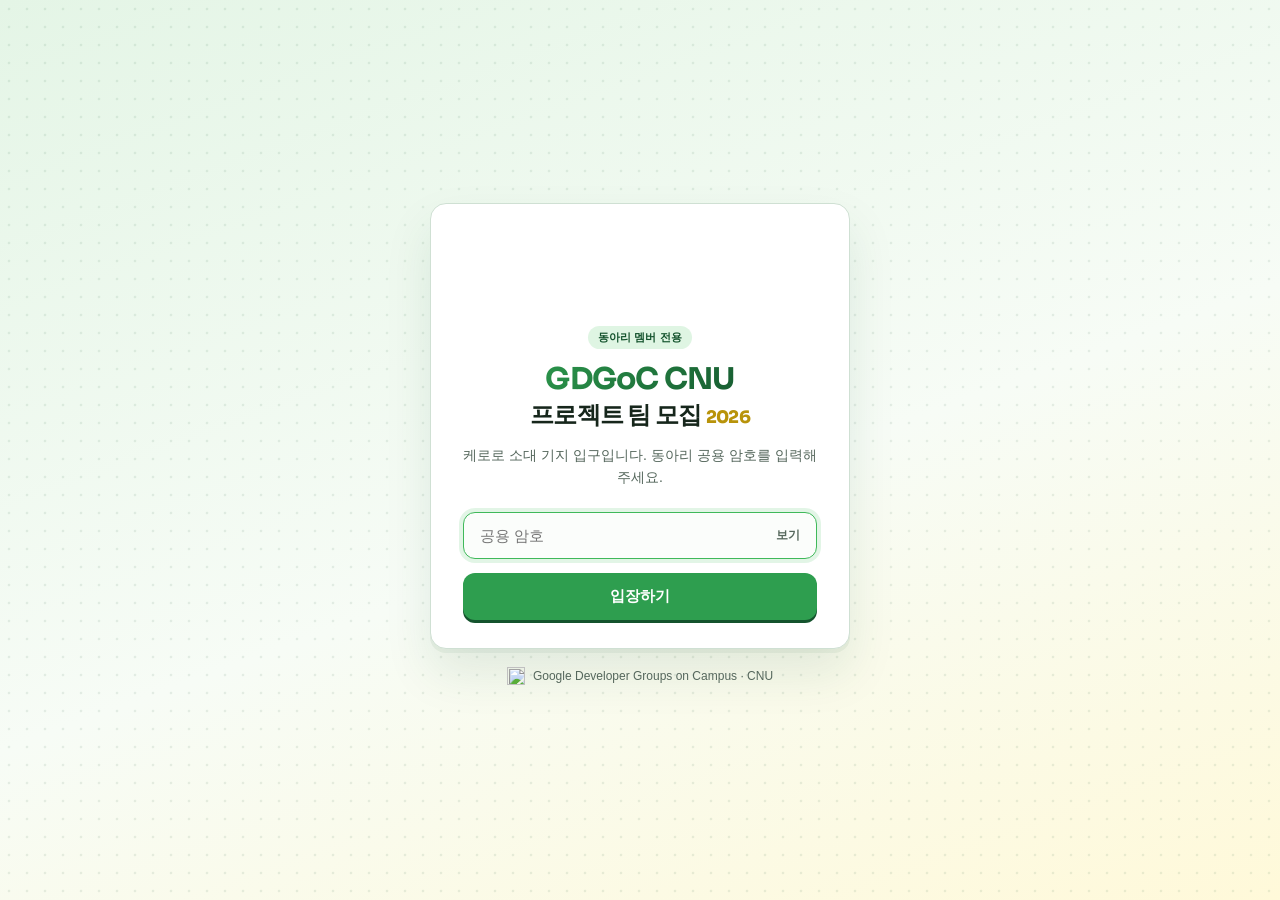
==== index.html @ 5c95e2d8 "Add character hover states and safer application error handling" ====
<!doctype html>
<html lang="ko">
<head>
  <meta charset="utf-8">
  <meta name="viewport" content="width=device-width, initial-scale=1">
  <meta name="robots" content="noindex, nofollow">
  <title>GDGoC CNU 프로젝트 팀 모집</title>
  <link rel="icon" href="/gdgoc-keroro-deploy/assets/gdgoc.svg" type="image/svg+xml">
  <link rel="stylesheet" href="https://cdn.jsdelivr.net/gh/orioncactus/pretendard@v1.3.9/dist/web/static/pretendard.min.css">
  <link rel="stylesheet" href="https://fonts.googleapis.com/css2?family=Sora:wght@700;800&display=swap">
  <style>
    :root {
      --green-900: #14532d;
      --green-700: #1e7a3c;
      --green-600: #2e9e4f;
      --green-500: #3fb95a;
      --green-100: #dff5e3;
      --yellow-dark: #b8930a;
      --red: #e5484d;
      --ink: #16261b;
      --muted: #55675c;
      --line: #cfe0d3;
    }

    * { box-sizing: border-box; }
    .hidden { display: none !important; }

    body {
      display: grid;
      min-height: 100vh;
      margin: 0;
      padding: 24px;
      place-items: center;
      color: var(--ink);
      background-color: #f1f8f2;
      background-image:
        radial-gradient(rgb(20 83 45 / 9%) 1.5px, transparent 1.6px),
        linear-gradient(160deg, #e4f5e6 0%, #f7fcf6 55%, #fff9d9 100%);
      background-size: 18px 18px, 100% 100%;
      font-family: Pretendard, -apple-system, BlinkMacSystemFont, "Segoe UI", sans-serif;
    }

    .spinner {
      width: 36px;
      height: 36px;
      border: 4px solid var(--green-100);
      border-top-color: var(--green-600);
      border-radius: 50%;
      animation: spin 800ms linear infinite;
    }

    @keyframes spin { to { transform: rotate(360deg); } }

    .gate { width: min(420px, 100%); }

    .squad {
      display: flex;
      justify-content: center;
      align-items: flex-end;
      gap: 6px;
      height: 80px;
      margin: 0 0 14px;
    }

    .squad img {
      height: 64px;
      filter: drop-shadow(0 4px 0 rgb(0 0 0 / 8%));
      transition: transform 200ms ease;
    }

    .squad img:nth-child(1) { transform: rotate(-8deg); }
    .squad img:nth-child(2) { height: 76px; }
    .squad img:nth-child(3) { transform: rotate(8deg); }
    .gate:focus-within .squad img:nth-child(2) { transform: translateY(-4px); }

    .card {
      padding: 28px 32px 28px;
      border: 1px solid var(--line);
      border-radius: 16px;
      background: #fff;
      box-shadow: 0 4px 0 rgb(20 83 45 / 6%), 0 24px 48px rgb(20 83 45 / 10%);
      text-align: center;
    }

    .eyebrow {
      display: inline-block;
      margin: 0 0 10px;
      padding: 4px 10px;
      border-radius: 999px;
      background: var(--green-100);
      color: var(--green-900);
      font-size: 11px;
      font-weight: 700;
    }

    h1 {
      margin: 0;
      font-family: Sora, Pretendard, sans-serif;
      font-size: 24px;
      font-weight: 800;
      letter-spacing: -0.03em;
      line-height: 1.35;
    }

    h1 strong {
      display: block;
      background: linear-gradient(120deg, var(--green-600) 10%, var(--green-900) 90%);
      background-clip: text;
      -webkit-background-clip: text;
      color: transparent;
      font-size: 30px;
    }

    h1 em { color: var(--yellow-dark); font-size: 0.72em; font-style: normal; }

    .instructions {
      margin: 12px 0 24px;
      color: var(--muted);
      font-size: 14px;
      line-height: 1.6;
    }

    .field {
      display: flex;
      align-items: center;
      border: 1.5px solid var(--line);
      border-radius: 12px;
      background: #fbfdfb;
      transition: border-color 150ms ease, box-shadow 150ms ease;
    }

    .field:focus-within {
      border-color: var(--green-500);
      box-shadow: 0 0 0 4px rgb(63 185 90 / 15%);
    }

    .field.invalid {
      border-color: var(--red);
      box-shadow: 0 0 0 4px rgb(214 64 69 / 12%);
      animation: shake 320ms ease;
    }

    @keyframes shake {
      25% { transform: translateX(-6px); }
      50% { transform: translateX(5px); }
      75% { transform: translateX(-3px); }
    }

    .field input {
      flex: 1;
      min-width: 0;
      padding: 14px 16px;
      border: 0;
      outline: 0;
      background: transparent;
      color: var(--ink);
      font: inherit;
      font-size: 15px;
    }

    .toggle {
      margin-right: 6px;
      padding: 6px 10px;
      border: 0;
      border-radius: 8px;
      background: transparent;
      color: var(--muted);
      font: inherit;
      font-size: 12px;
      font-weight: 700;
      cursor: pointer;
    }

    .toggle:hover { background: var(--green-100); color: var(--green-900); }

    .error {
      margin: 8px 2px 0;
      color: var(--red);
      font-size: 13px;
      font-weight: 600;
      text-align: left;
    }

    .submit {
      width: 100%;
      margin-top: 14px;
      padding: 14px;
      border: 0;
      border-radius: 12px;
      background: var(--green-600);
      box-shadow: 0 3px 0 var(--green-900);
      color: #fff;
      font: inherit;
      font-size: 15px;
      font-weight: 800;
      cursor: pointer;
      transition: background 150ms ease, transform 100ms ease, box-shadow 100ms ease;
    }

    .submit:hover { background: var(--green-700); }
    .submit:active { transform: translateY(3px); box-shadow: 0 0 0 var(--green-900); }
    .submit:disabled { background: #9fc9ab; box-shadow: none; cursor: wait; }

    .foot {
      display: flex;
      justify-content: center;
      align-items: center;
      gap: 8px;
      margin-top: 18px;
      color: var(--muted);
      font-size: 12px;
    }

    .foot img { width: 18px; height: 18px; }

    @media (prefers-reduced-motion: reduce) {
      .spinner, .field.invalid { animation: none; }
      .squad img, .submit { transition: none; }
    }
  </style>
</head>
<body>
  <div id="staticrypt_loading" class="spinner" role="status" aria-label="불러오는 중"></div>

  <main id="staticrypt_content" class="gate hidden">
    <section class="card">
      <div class="squad" aria-hidden="true">
        <img src="/gdgoc-keroro-deploy/assets/heads/kururu.png" alt="">
        <img src="/gdgoc-keroro-deploy/assets/heads/tamama.png" alt="">
        <img src="/gdgoc-keroro-deploy/assets/heads/dororo.png" alt="">
      </div>
      <p class="eyebrow">동아리 멤버 전용</p>
      <h1><strong>GDGoC CNU</strong>프로젝트 팀 모집 <em>2026</em></h1>
      <p class="instructions">케로로 소대 기지 입구입니다. 동아리 공용 암호를 입력해 주세요.</p>

      <form id="staticrypt-form" action="#" method="post" novalidate>
        <div class="field" id="field">
          <input id="staticrypt-password" type="password" name="password"
                 placeholder="공용 암호" autocomplete="current-password"
                 aria-describedby="error" autofocus>
          <button class="toggle" id="toggle" type="button" aria-label="암호 보기">보기</button>
        </div>
        <p class="error hidden" id="error" role="alert">암호가 맞지 않습니다. 다시 확인해 주세요.</p>

        <!-- 페이지마다 따로 암호화되어 있어, 한 번 입력한 암호는 항상 기억해 두어야 다른 페이지에서 다시 묻지 않는다 -->
        <input id="staticrypt-remember" type="checkbox" name="remember" checked hidden>

        <button class="submit" id="submit" type="submit">입장하기</button>
      </form>
    </section>

    <p class="foot"><img src="/gdgoc-keroro-deploy/assets/gdgoc.svg" alt="">Google Developer Groups on Campus · CNU</p>
  </main>

  <script>
    // StatiCrypt가 생성 시 채우는 값 (형식: 'variable_name')
    const staticryptInitiator = ((function(){
  const exports = {};
  const cryptoEngine = ((function(){
  const exports = {};
  const { subtle } = crypto;

const IV_BITS = 16 * 8;
const HEX_BITS = 4;
const ENCRYPTION_ALGO = "AES-CBC";

/**
 * Translates between utf8 encoded hexadecimal strings
 * and Uint8Array bytes.
 */
const HexEncoder = {
    /**
     * hex string -> bytes
     * @param {string} hexString
     * @returns {Uint8Array}
     */
    parse: function (hexString) {
        if (hexString.length % 2 !== 0) throw "Invalid hexString";
        const arrayBuffer = new Uint8Array(hexString.length / 2);

        for (let i = 0; i < hexString.length; i += 2) {
            const byteValue = parseInt(hexString.substring(i, i + 2), 16);
            if (isNaN(byteValue)) {
                throw "Invalid hexString";
            }
            arrayBuffer[i / 2] = byteValue;
        }
        return arrayBuffer;
    },

    /**
     * bytes -> hex string
     * @param {Uint8Array} bytes
     * @returns {string}
     */
    stringify: function (bytes) {
        const hexBytes = [];

        for (let i = 0; i < bytes.length; ++i) {
            let byteString = bytes[i].toString(16);
            if (byteString.length < 2) {
                byteString = "0" + byteString;
            }
            hexBytes.push(byteString);
        }
        return hexBytes.join("");
    },
};

/**
 * Translates between utf8 strings and Uint8Array bytes.
 */
const UTF8Encoder = {
    parse: function (str) {
        return new TextEncoder().encode(str);
    },

    stringify: function (bytes) {
        return new TextDecoder().decode(bytes);
    },
};

/**
 * Salt and encrypt a msg with a password.
 */
async function encrypt(msg, hashedPassword) {
    // Must be 16 bytes, unpredictable, and preferably cryptographically random. However, it need not be secret.
    // https://developer.mozilla.org/en-US/docs/Web/API/SubtleCrypto/encrypt#parameters
    const iv = crypto.getRandomValues(new Uint8Array(IV_BITS / 8));

    const key = await subtle.importKey("raw", HexEncoder.parse(hashedPassword), ENCRYPTION_ALGO, false, ["encrypt"]);

    const encrypted = await subtle.encrypt(
        {
            name: ENCRYPTION_ALGO,
            iv: iv,
        },
        key,
        UTF8Encoder.parse(msg)
    );

    // iv will be 32 hex characters, we prepend it to the ciphertext for use in decryption
    return HexEncoder.stringify(iv) + HexEncoder.stringify(new Uint8Array(encrypted));
}
exports.encrypt = encrypt;

/**
 * Decrypt a salted msg using a password.
 *
 * @param {string} encryptedMsg
 * @param {string} hashedPassword
 * @returns {Promise<string>}
 */
async function decrypt(encryptedMsg, hashedPassword) {
    const ivLength = IV_BITS / HEX_BITS;
    const iv = HexEncoder.parse(encryptedMsg.substring(0, ivLength));
    const encrypted = encryptedMsg.substring(ivLength);

    const key = await subtle.importKey("raw", HexEncoder.parse(hashedPassword), ENCRYPTION_ALGO, false, ["decrypt"]);

    const outBuffer = await subtle.decrypt(
        {
            name: ENCRYPTION_ALGO,
            iv: iv,
        },
        key,
        HexEncoder.parse(encrypted)
    );

    return UTF8Encoder.stringify(new Uint8Array(outBuffer));
}
exports.decrypt = decrypt;

/**
 * Salt and hash the password so it can be stored in localStorage without opening a password reuse vulnerability.
 *
 * @param {string} password
 * @param {string} salt
 * @returns {Promise<string>}
 */
async function hashPassword(password, salt) {
    // we hash the password in multiple steps, each adding more iterations. This is because we used to allow less
    // iterations, so for backward compatibility reasons, we need to support going from that to more iterations.
    let hashedPassword = await hashLegacyRound(password, salt);

    hashedPassword = await hashSecondRound(hashedPassword, salt);

    return hashThirdRound(hashedPassword, salt);
}
exports.hashPassword = hashPassword;

/**
 * This hashes the password with 1k iterations. This is a low number, we need this function to support backwards
 * compatibility.
 *
 * @param {string} password
 * @param {string} salt
 * @returns {Promise<string>}
 */
function hashLegacyRound(password, salt) {
    return pbkdf2(password, salt, 1000, "SHA-1");
}
exports.hashLegacyRound = hashLegacyRound;

/**
 * Add a second round of iterations. This is because we used to use 1k, so for backwards compatibility with
 * remember-me/autodecrypt links, we need to support going from that to more iterations.
 *
 * @param hashedPassword
 * @param salt
 * @returns {Promise<string>}
 */
function hashSecondRound(hashedPassword, salt) {
    return pbkdf2(hashedPassword, salt, 14000, "SHA-256");
}
exports.hashSecondRound = hashSecondRound;

/**
 * Add a third round of iterations to bring total number to 600k. This is because we used to use 1k, then 15k, so for
 * backwards compatibility with remember-me/autodecrypt links, we need to support going from that to more iterations.
 *
 * @param hashedPassword
 * @param salt
 * @returns {Promise<string>}
 */
function hashThirdRound(hashedPassword, salt) {
    return pbkdf2(hashedPassword, salt, 585000, "SHA-256");
}
exports.hashThirdRound = hashThirdRound;

/**
 * Salt and hash the password so it can be stored in localStorage without opening a password reuse vulnerability.
 *
 * @param {string} password
 * @param {string} salt
 * @param {int} iterations
 * @param {string} hashAlgorithm
 * @returns {Promise<string>}
 */
async function pbkdf2(password, salt, iterations, hashAlgorithm) {
    const key = await subtle.importKey("raw", UTF8Encoder.parse(password), "PBKDF2", false, ["deriveBits"]);

    const keyBytes = await subtle.deriveBits(
        {
            name: "PBKDF2",
            hash: hashAlgorithm,
            iterations,
            salt: UTF8Encoder.parse(salt),
        },
        key,
        256
    );

    return HexEncoder.stringify(new Uint8Array(keyBytes));
}

function generateRandomSalt() {
    const bytes = crypto.getRandomValues(new Uint8Array(128 / 8));

    return HexEncoder.stringify(new Uint8Array(bytes));
}
exports.generateRandomSalt = generateRandomSalt;

async function signMessage(hashedPassword, message) {
    const key = await subtle.importKey(
        "raw",
        HexEncoder.parse(hashedPassword),
        {
            name: "HMAC",
            hash: "SHA-256",
        },
        false,
        ["sign"]
    );
    const signature = await subtle.sign("HMAC", key, UTF8Encoder.parse(message));

    return HexEncoder.stringify(new Uint8Array(signature));
}
exports.signMessage = signMessage;

function getRandomAlphanum() {
    const possibleCharacters = "abcdefghijklmnopqrstuvwxyzABCDEFGHIJKLMNOPQRSTUVWXYZ0123456789";

    let byteArray;
    let parsedInt;

    // Keep generating new random bytes until we get a value that falls
    // within a range that can be evenly divided by possibleCharacters.length
    do {
        byteArray = crypto.getRandomValues(new Uint8Array(1));
        // extract the lowest byte to get an int from 0 to 255 (probably unnecessary, since we're only generating 1 byte)
        parsedInt = byteArray[0] & 0xff;
    } while (parsedInt >= 256 - (256 % possibleCharacters.length));

    // Take the modulo of the parsed integer to get a random number between 0 and totalLength - 1
    const randomIndex = parsedInt % possibleCharacters.length;

    return possibleCharacters[randomIndex];
}

/**
 * Generate a random string of a given length.
 *
 * @param {int} length
 * @returns {string}
 */
function generateRandomString(length) {
    let randomString = "";

    for (let i = 0; i < length; i++) {
        randomString += getRandomAlphanum();
    }

    return randomString;
}
exports.generateRandomString = generateRandomString;

  return exports;
})());
const codec = ((function(){
  const exports = {};
  /**
 * Initialize the codec with the provided cryptoEngine - this return functions to encode and decode messages.
 *
 * @param cryptoEngine - the engine to use for encryption / decryption
 */
function init(cryptoEngine) {
    const exports = {};

    /**
     * Top-level function for encoding a message.
     * Includes password hashing, encryption, and signing.
     *
     * @param {string} msg
     * @param {string} password
     * @param {string} salt
     *
     * @returns {string} The encoded text
     */
    async function encode(msg, password, salt) {
        const hashedPassword = await cryptoEngine.hashPassword(password, salt);

        const encrypted = await cryptoEngine.encrypt(msg, hashedPassword);

        // we use the hashed password in the HMAC because this is effectively what will be used a password (so we can store
        // it in localStorage safely, we don't use the clear text password)
        const hmac = await cryptoEngine.signMessage(hashedPassword, encrypted);

        return hmac + encrypted;
    }
    exports.encode = encode;

    /**
     * Encode using a password that has already been hashed. This is useful to encode multiple messages in a row, that way
     * we don't need to hash the password multiple times.
     *
     * @param {string} msg
     * @param {string} hashedPassword
     *
     * @returns {string} The encoded text
     */
    async function encodeWithHashedPassword(msg, hashedPassword) {
        const encrypted = await cryptoEngine.encrypt(msg, hashedPassword);

        // we use the hashed password in the HMAC because this is effectively what will be used a password (so we can store
        // it in localStorage safely, we don't use the clear text password)
        const hmac = await cryptoEngine.signMessage(hashedPassword, encrypted);

        return hmac + encrypted;
    }
    exports.encodeWithHashedPassword = encodeWithHashedPassword;

    /**
     * Top-level function for decoding a message.
     * Includes signature check and decryption.
     *
     * @param {string} signedMsg
     * @param {string} hashedPassword
     * @param {string} salt
     * @param {int} backwardCompatibleAttempt
     * @param {string} originalPassword
     *
     * @returns {Object} {success: true, decoded: string} | {success: false, message: string}
     */
    async function decode(signedMsg, hashedPassword, salt, backwardCompatibleAttempt = 0, originalPassword = "") {
        const encryptedHMAC = signedMsg.substring(0, 64);
        const encryptedMsg = signedMsg.substring(64);
        const decryptedHMAC = await cryptoEngine.signMessage(hashedPassword, encryptedMsg);

        if (decryptedHMAC !== encryptedHMAC) {
            // we have been raising the number of iterations in the hashing algorithm multiple times, so to support the old
            // remember-me/autodecrypt links we need to try bringing the old hashes up to speed.
            originalPassword = originalPassword || hashedPassword;
            if (backwardCompatibleAttempt === 0) {
                const updatedHashedPassword = await cryptoEngine.hashThirdRound(originalPassword, salt);

                return decode(signedMsg, updatedHashedPassword, salt, backwardCompatibleAttempt + 1, originalPassword);
            }
            if (backwardCompatibleAttempt === 1) {
                let updatedHashedPassword = await cryptoEngine.hashSecondRound(originalPassword, salt);
                updatedHashedPassword = await cryptoEngine.hashThirdRound(updatedHashedPassword, salt);

                return decode(signedMsg, updatedHashedPassword, salt, backwardCompatibleAttempt + 1, originalPassword);
            }

            return { success: false, message: "Signature mismatch" };
        }

        return {
            success: true,
            decoded: await cryptoEngine.decrypt(encryptedMsg, hashedPassword),
        };
    }
    exports.decode = decode;

    return exports;
}
exports.init = init;

  return exports;
})());
const decode = codec.init(cryptoEngine).decode;

/**
 * Initialize the staticrypt module, that exposes functions callbable by the password_template.
 *
 * @param {{
 *  staticryptEncryptedMsgUniqueVariableName: string,
 *  isRememberEnabled: boolean,
 *  rememberDurationInDays: number,
 *  staticryptSaltUniqueVariableName: string,
 * }} staticryptConfig - object of data that is stored on the password_template at encryption time.
 *
 * @param {{
 *  rememberExpirationKey: string,
 *  rememberPassphraseKey: string,
 *  replaceHtmlCallback: function,
 *  clearLocalStorageCallback: function,
 * }} templateConfig - object of data that can be configured by a custom password_template.
 */
function init(staticryptConfig, templateConfig) {
    const exports = {};

    /**
     * Decrypt our encrypted page, replace the whole HTML.
     *
     * @param {string} hashedPassword
     * @returns {Promise<boolean>}
     */
    async function decryptAndReplaceHtml(hashedPassword) {
        const { staticryptEncryptedMsgUniqueVariableName, staticryptSaltUniqueVariableName } = staticryptConfig;
        const { replaceHtmlCallback } = templateConfig;

        const result = await decode(
            staticryptEncryptedMsgUniqueVariableName,
            hashedPassword,
            staticryptSaltUniqueVariableName
        );
        if (!result.success) {
            return false;
        }
        const plainHTML = result.decoded;

        // if the user configured a callback call it, otherwise just replace the whole HTML
        if (typeof replaceHtmlCallback === "function") {
            replaceHtmlCallback(plainHTML);
        } else {
            document.write(plainHTML);
            document.close();
        }

        return true;
    }

    /**
     * Attempt to decrypt the page and replace the whole HTML.
     *
     * @param {string} password
     * @param {boolean} isRememberChecked
     *
     * @returns {Promise<{isSuccessful: boolean, hashedPassword?: string}>} - we return an object, so that if we want to
     *   expose more information in the future we can do it without breaking the password_template
     */
    async function handleDecryptionOfPage(password, isRememberChecked) {
        const { staticryptSaltUniqueVariableName } = staticryptConfig;

        // decrypt and replace the whole page
        const hashedPassword = await cryptoEngine.hashPassword(password, staticryptSaltUniqueVariableName);
        return handleDecryptionOfPageFromHash(hashedPassword, isRememberChecked);
    }
    exports.handleDecryptionOfPage = handleDecryptionOfPage;

    async function handleDecryptionOfPageFromHash(hashedPassword, isRememberChecked) {
        const { isRememberEnabled, rememberDurationInDays } = staticryptConfig;
        const { rememberExpirationKey, rememberPassphraseKey } = templateConfig;

        const isDecryptionSuccessful = await decryptAndReplaceHtml(hashedPassword);

        if (!isDecryptionSuccessful) {
            return {
                isSuccessful: false,
                hashedPassword,
            };
        }

        // remember the hashedPassword and set its expiration if necessary
        if (isRememberEnabled && isRememberChecked) {
            window.localStorage.setItem(rememberPassphraseKey, hashedPassword);

            // set the expiration if the duration isn't 0 (meaning no expiration)
            if (rememberDurationInDays > 0) {
                window.localStorage.setItem(
                    rememberExpirationKey,
                    (new Date().getTime() + rememberDurationInDays * 24 * 60 * 60 * 1000).toString()
                );
            }
        }

        return {
            isSuccessful: true,
            hashedPassword,
        };
    }
    exports.handleDecryptionOfPageFromHash = handleDecryptionOfPageFromHash;

    /**
     * Clear localstorage from staticrypt related values
     */
    function clearLocalStorage() {
        const { clearLocalStorageCallback, rememberExpirationKey, rememberPassphraseKey } = templateConfig;

        if (typeof clearLocalStorageCallback === "function") {
            clearLocalStorageCallback();
        } else {
            localStorage.removeItem(rememberPassphraseKey);
            localStorage.removeItem(rememberExpirationKey);
        }
    }

    async function handleDecryptOnLoad() {
        let isSuccessful = await decryptOnLoadFromUrl();

        if (!isSuccessful) {
            isSuccessful = await decryptOnLoadFromRememberMe();
        }

        return { isSuccessful };
    }
    exports.handleDecryptOnLoad = handleDecryptOnLoad;

    /**
     * Clear storage if we are logging out
     *
     * @returns {boolean} - whether we logged out
     */
    function logoutIfNeeded() {
        const logoutKey = "staticrypt_logout";

        // handle logout through query param
        const queryParams = new URLSearchParams(window.location.search);
        if (queryParams.has(logoutKey)) {
            clearLocalStorage();
            return true;
        }

        // handle logout through URL fragment
        const hash = window.location.hash.substring(1);
        if (hash.includes(logoutKey)) {
            clearLocalStorage();
            return true;
        }

        return false;
    }

    /**
     * To be called on load: check if we want to try to decrypt and replace the HTML with the decrypted content, and
     * try to do it if needed.
     *
     * @returns {Promise<boolean>} true if we derypted and replaced the whole page, false otherwise
     */
    async function decryptOnLoadFromRememberMe() {
        const { rememberDurationInDays } = staticryptConfig;
        const { rememberExpirationKey, rememberPassphraseKey } = templateConfig;

        // if we are login out, terminate
        if (logoutIfNeeded()) {
            return false;
        }

        // if there is expiration configured, check if we're not beyond the expiration
        if (rememberDurationInDays && rememberDurationInDays > 0) {
            const expiration = localStorage.getItem(rememberExpirationKey),
                isExpired = expiration && new Date().getTime() > parseInt(expiration);

            if (isExpired) {
                clearLocalStorage();
                return false;
            }
        }

        const hashedPassword = localStorage.getItem(rememberPassphraseKey);

        if (hashedPassword) {
            // try to decrypt
            const isDecryptionSuccessful = await decryptAndReplaceHtml(hashedPassword);

            // if the decryption is unsuccessful the password might be wrong - silently clear the saved data and let
            // the user fill the password form again
            if (!isDecryptionSuccessful) {
                clearLocalStorage();
                return false;
            }

            return true;
        }

        return false;
    }

    async function decryptOnLoadFromUrl() {
        const passwordKey = "staticrypt_pwd";
        const rememberMeKey = "remember_me";

        // try to get the password from the query param (for backward compatibility - we now want to avoid this method,
        // since it sends the hashed password to the server which isn't needed)
        const queryParams = new URLSearchParams(window.location.search);
        const hashedPasswordQuery = queryParams.get(passwordKey);
        const rememberMeQuery = queryParams.get(rememberMeKey);

        const urlFragment = window.location.hash.substring(1);
        // get the password from the url fragment
        const hashedPasswordRegexMatch = urlFragment.match(new RegExp(passwordKey + "=([^&]*)"));
        const hashedPasswordFragment = hashedPasswordRegexMatch ? hashedPasswordRegexMatch[1] : null;
        const rememberMeFragment = urlFragment.includes(rememberMeKey);

        const hashedPassword = hashedPasswordFragment || hashedPasswordQuery;
        const rememberMe = rememberMeFragment || rememberMeQuery;

        if (hashedPassword) {
            return handleDecryptionOfPageFromHash(hashedPassword, rememberMe);
        }

        return false;
    }

    return exports;
}
exports.init = init;

  return exports;
})());
    const templateToggleAltShow = "암호 보기",
      templateToggleAltHide = "암호 숨기기",
      isRememberEnabled = true,
      staticryptConfig = {"staticryptEncryptedMsgUniqueVariableName":"[base64]","isRememberEnabled":true,"rememberDurationInDays":30,"staticryptSaltUniqueVariableName":"1a66551549e4a8fc282f8f2344f41c2e"};

    const staticrypt = staticryptInitiator.init(staticryptConfig, {
      rememberExpirationKey: "staticrypt_expiration",
      rememberPassphraseKey: "staticrypt_passphrase",
      replaceHtmlCallback: null,
      clearLocalStorageCallback: null,
    });

    const $ = (id) => document.getElementById(id);

    window.onload = async function () {
      const { isSuccessful } = await staticrypt.handleDecryptOnLoad();
      if (!isSuccessful) {
        $("staticrypt_loading").classList.add("hidden");
        $("staticrypt_content").classList.remove("hidden");
        $("staticrypt-password").focus();
      }
    };

    $("toggle").addEventListener("click", function () {
      const input = $("staticrypt-password");
      const show = input.type === "password";
      input.type = show ? "text" : "password";
      this.textContent = show ? "숨기기" : "보기";
      this.setAttribute("aria-label", show ? templateToggleAltHide : templateToggleAltShow);
      input.focus();
    });

    $("staticrypt-password").addEventListener("input", function () {
      $("field").classList.remove("invalid");
      $("error").classList.add("hidden");
    });

    $("staticrypt-form").addEventListener("submit", async function (e) {
      e.preventDefault();
      const password = $("staticrypt-password").value;
      if (!password) { $("staticrypt-password").focus(); return; }

      $("submit").disabled = true;
      const { isSuccessful } = await staticrypt.handleDecryptionOfPage(password, isRememberEnabled && $("staticrypt-remember").checked);
      if (!isSuccessful) {
        $("submit").disabled = false;
        const field = $("field");
        field.classList.remove("invalid");
        void field.offsetWidth; // 연속으로 틀려도 흔들림 애니메이션이 다시 재생되도록
        field.classList.add("invalid");
        $("error").classList.remove("hidden");
        $("staticrypt-password").select();
      }
    });
  </script>
</body>
</html>
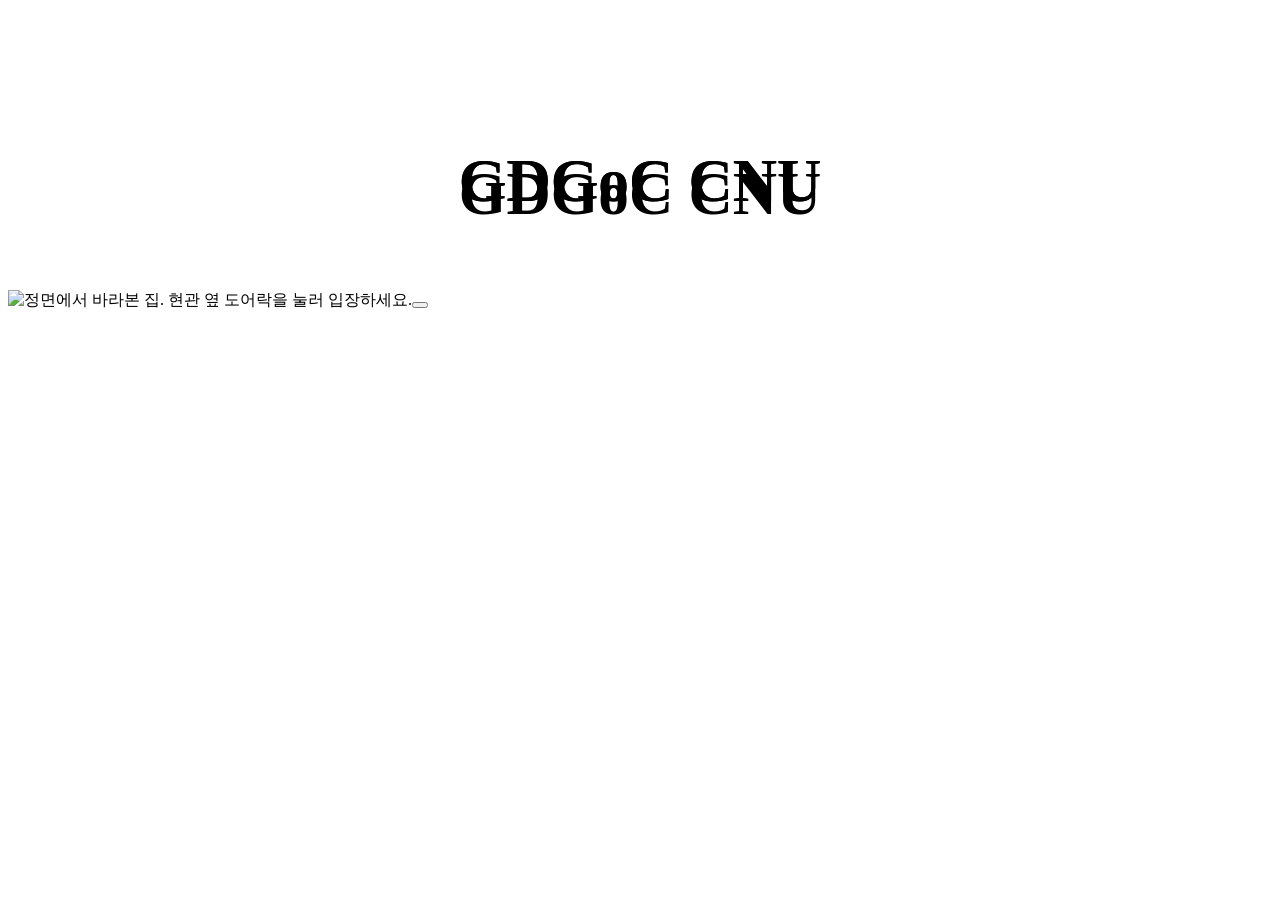
==== commit 96c5ceeb: "Redesign entrance with anime house and interactive doorlock" ====
--- a/index.html
+++ b/index.html
@@ -8,249 +8,13 @@
   <link rel="icon" href="/gdgoc-keroro-deploy/assets/gdgoc.svg" type="image/svg+xml">
   <link rel="stylesheet" href="https://cdn.jsdelivr.net/gh/orioncactus/pretendard@v1.3.9/dist/web/static/pretendard.min.css">
   <link rel="stylesheet" href="https://fonts.googleapis.com/css2?family=Sora:wght@700;800&display=swap">
-  <style>
-    :root {
-      --green-900: #14532d;
-      --green-700: #1e7a3c;
-      --green-600: #2e9e4f;
-      --green-500: #3fb95a;
-      --green-100: #dff5e3;
-      --yellow-dark: #b8930a;
-      --red: #e5484d;
-      --ink: #16261b;
-      --muted: #55675c;
-      --line: #cfe0d3;
-    }
-
-    * { box-sizing: border-box; }
-    .hidden { display: none !important; }
-
-    body {
-      display: grid;
-      min-height: 100vh;
-      margin: 0;
-      padding: 24px;
-      place-items: center;
-      color: var(--ink);
-      background-color: #f1f8f2;
-      background-image:
-        radial-gradient(rgb(20 83 45 / 9%) 1.5px, transparent 1.6px),
-        linear-gradient(160deg, #e4f5e6 0%, #f7fcf6 55%, #fff9d9 100%);
-      background-size: 18px 18px, 100% 100%;
-      font-family: Pretendard, -apple-system, BlinkMacSystemFont, "Segoe UI", sans-serif;
-    }
-
-    .spinner {
-      width: 36px;
-      height: 36px;
-      border: 4px solid var(--green-100);
-      border-top-color: var(--green-600);
-      border-radius: 50%;
-      animation: spin 800ms linear infinite;
-    }
-
-    @keyframes spin { to { transform: rotate(360deg); } }
-
-    .gate { width: min(420px, 100%); }
-
-    .squad {
-      display: flex;
-      justify-content: center;
-      align-items: flex-end;
-      gap: 6px;
-      height: 80px;
-      margin: 0 0 14px;
-    }
-
-    .squad img {
-      height: 64px;
-      filter: drop-shadow(0 4px 0 rgb(0 0 0 / 8%));
-      transition: transform 200ms ease;
-    }
-
-    .squad img:nth-child(1) { transform: rotate(-8deg); }
-    .squad img:nth-child(2) { height: 76px; }
-    .squad img:nth-child(3) { transform: rotate(8deg); }
-    .gate:focus-within .squad img:nth-child(2) { transform: translateY(-4px); }
-
-    .card {
-      padding: 28px 32px 28px;
-      border: 1px solid var(--line);
-      border-radius: 16px;
-      background: #fff;
-      box-shadow: 0 4px 0 rgb(20 83 45 / 6%), 0 24px 48px rgb(20 83 45 / 10%);
-      text-align: center;
-    }
-
-    .eyebrow {
-      display: inline-block;
-      margin: 0 0 10px;
-      padding: 4px 10px;
-      border-radius: 999px;
-      background: var(--green-100);
-      color: var(--green-900);
-      font-size: 11px;
-      font-weight: 700;
-    }
-
-    h1 {
-      margin: 0;
-      font-family: Sora, Pretendard, sans-serif;
-      font-size: 24px;
-      font-weight: 800;
-      letter-spacing: -0.03em;
-      line-height: 1.35;
-    }
-
-    h1 strong {
-      display: block;
-      background: linear-gradient(120deg, var(--green-600) 10%, var(--green-900) 90%);
-      background-clip: text;
-      -webkit-background-clip: text;
-      color: transparent;
-      font-size: 30px;
-    }
-
-    h1 em { color: var(--yellow-dark); font-size: 0.72em; font-style: normal; }
-
-    .instructions {
-      margin: 12px 0 24px;
-      color: var(--muted);
-      font-size: 14px;
-      line-height: 1.6;
-    }
-
-    .field {
-      display: flex;
-      align-items: center;
-      border: 1.5px solid var(--line);
-      border-radius: 12px;
-      background: #fbfdfb;
-      transition: border-color 150ms ease, box-shadow 150ms ease;
-    }
-
-    .field:focus-within {
-      border-color: var(--green-500);
-      box-shadow: 0 0 0 4px rgb(63 185 90 / 15%);
-    }
-
-    .field.invalid {
-      border-color: var(--red);
-      box-shadow: 0 0 0 4px rgb(214 64 69 / 12%);
-      animation: shake 320ms ease;
-    }
-
-    @keyframes shake {
-      25% { transform: translateX(-6px); }
-      50% { transform: translateX(5px); }
-      75% { transform: translateX(-3px); }
-    }
-
-    .field input {
-      flex: 1;
-      min-width: 0;
-      padding: 14px 16px;
-      border: 0;
-      outline: 0;
-      background: transparent;
-      color: var(--ink);
-      font: inherit;
-      font-size: 15px;
-    }
-
-    .toggle {
-      margin-right: 6px;
-      padding: 6px 10px;
-      border: 0;
-      border-radius: 8px;
-      background: transparent;
-      color: var(--muted);
-      font: inherit;
-      font-size: 12px;
-      font-weight: 700;
-      cursor: pointer;
-    }
-
-    .toggle:hover { background: var(--green-100); color: var(--green-900); }
-
-    .error {
-      margin: 8px 2px 0;
-      color: var(--red);
-      font-size: 13px;
-      font-weight: 600;
-      text-align: left;
-    }
-
-    .submit {
-      width: 100%;
-      margin-top: 14px;
-      padding: 14px;
-      border: 0;
-      border-radius: 12px;
-      background: var(--green-600);
-      box-shadow: 0 3px 0 var(--green-900);
-      color: #fff;
-      font: inherit;
-      font-size: 15px;
-      font-weight: 800;
-      cursor: pointer;
-      transition: background 150ms ease, transform 100ms ease, box-shadow 100ms ease;
-    }
-
-    .submit:hover { background: var(--green-700); }
-    .submit:active { transform: translateY(3px); box-shadow: 0 0 0 var(--green-900); }
-    .submit:disabled { background: #9fc9ab; box-shadow: none; cursor: wait; }
-
-    .foot {
-      display: flex;
-      justify-content: center;
-      align-items: center;
-      gap: 8px;
-      margin-top: 18px;
-      color: var(--muted);
-      font-size: 12px;
-    }
-
-    .foot img { width: 18px; height: 18px; }
-
-    @media (prefers-reduced-motion: reduce) {
-      .spinner, .field.invalid { animation: none; }
-      .squad img, .submit { transition: none; }
-    }
-  </style>
+  <link rel="stylesheet" href="/gdgoc-keroro-deploy/assets/base.css?v=1"><script src="/gdgoc-keroro-deploy/assets/base-entry.js?v=1"></script>
 </head>
-<body>
-  <div id="staticrypt_loading" class="spinner" role="status" aria-label="불러오는 중"></div>
-
-  <main id="staticrypt_content" class="gate hidden">
-    <section class="card">
-      <div class="squad" aria-hidden="true">
-        <img src="/gdgoc-keroro-deploy/assets/heads/kururu.png" alt="">
-        <img src="/gdgoc-keroro-deploy/assets/heads/tamama.png" alt="">
-        <img src="/gdgoc-keroro-deploy/assets/heads/dororo.png" alt="">
-      </div>
-      <p class="eyebrow">동아리 멤버 전용</p>
-      <h1><strong>GDGoC CNU</strong>프로젝트 팀 모집 <em>2026</em></h1>
-      <p class="instructions">케로로 소대 기지 입구입니다. 동아리 공용 암호를 입력해 주세요.</p>
-
-      <form id="staticrypt-form" action="#" method="post" novalidate>
-        <div class="field" id="field">
-          <input id="staticrypt-password" type="password" name="password"
-                 placeholder="공용 암호" autocomplete="current-password"
-                 aria-describedby="error" autofocus>
-          <button class="toggle" id="toggle" type="button" aria-label="암호 보기">보기</button>
-        </div>
-        <p class="error hidden" id="error" role="alert">암호가 맞지 않습니다. 다시 확인해 주세요.</p>
-
-        <!-- 페이지마다 따로 암호화되어 있어, 한 번 입력한 암호는 항상 기억해 두어야 다른 페이지에서 다시 묻지 않는다 -->
-        <input id="staticrypt-remember" type="checkbox" name="remember" checked hidden>
-
-        <button class="submit" id="submit" type="submit">입장하기</button>
-      </form>
-    </section>
-
-    <p class="foot"><img src="/gdgoc-keroro-deploy/assets/gdgoc.svg" alt="">Google Developer Groups on Campus · CNU</p>
-  </main>
+<body class="base-gate">
+<main id="staticrypt_content" class="image-entrance hidden">
+<div class="surface-world"><h1 class="anime-brand" aria-label="GDGoC CNU"><svg viewBox="0 0 660 125" aria-hidden="true"><defs><text id="brand-letters" x="330" y="94" text-anchor="middle">GDGoC CNU</text></defs><use href="#brand-letters" class="logo-shadow" transform="translate(0 7)"/><use href="#brand-letters" class="logo-border"/><use href="#brand-letters" class="logo-face"/></svg></h1><div class="house-canvas"><img class="house-background" src="/gdgoc-keroro-deploy/assets/house-front-anime.png" alt="정면에서 바라본 집. 현관 옆 도어락을 눌러 입장하세요."><button type="button" class="doorlock-hotspot" aria-label="현관 도어락 열기" title="도어락 열기"><span class="lock-light" aria-hidden="true"></span></button></div><div class="underground-shaft" aria-hidden="true"></div></div>
+<dialog class="doorlock-dialog" aria-labelledby="lock-title"><button type="button" class="lock-close" aria-label="도어락 닫기">×</button><div class="lock-device"><div class="console-top"><span class="console-state">LOCKED</span><i class="signal"></i></div><h1 id="lock-title">동아리 공용 암호</h1><form id="staticrypt-form" action="#" method="post" novalidate><div class="field" id="field"><input id="staticrypt-password" type="password" name="password" autocomplete="current-password" placeholder="공용 암호" aria-label="동아리 공용 암호" aria-describedby="error"><button class="toggle" id="toggle" type="button" aria-label="암호 보기">보기</button></div><p class="error hidden" id="error" role="alert">암호가 맞지 않습니다.</p><input id="staticrypt-remember" type="checkbox" checked hidden><button class="submit" id="submit" type="submit">잠금 해제</button></form></div></dialog>
+</main>
 
   <script>
     // StatiCrypt가 생성 시 채우는 값 (형식: 'variable_name')
@@ -853,12 +617,12 @@
     const templateToggleAltShow = "암호 보기",
       templateToggleAltHide = "암호 숨기기",
       isRememberEnabled = true,
-      staticryptConfig = {"staticryptEncryptedMsgUniqueVariableName":"[base64]","isRememberEnabled":true,"rememberDurationInDays":30,"staticryptSaltUniqueVariableName":"1a66551549e4a8fc282f8f2344f41c2e"};
+      staticryptConfig = {"staticryptEncryptedMsgUniqueVariableName":"[base64]","isRememberEnabled":true,"rememberDurationInDays":30,"staticryptSaltUniqueVariableName":"1a66551549e4a8fc282f8f2344f41c2e"};
 
     const staticrypt = staticryptInitiator.init(staticryptConfig, {
       rememberExpirationKey: "staticrypt_expiration",
       rememberPassphraseKey: "staticrypt_passphrase",
-      replaceHtmlCallback: null,
+      replaceHtmlCallback: window.baseEntry.replace,
       clearLocalStorageCallback: null,
     });
 
@@ -867,9 +631,9 @@
     window.onload = async function () {
       const { isSuccessful } = await staticrypt.handleDecryptOnLoad();
       if (!isSuccessful) {
-        $("staticrypt_loading").classList.add("hidden");
+        
         $("staticrypt_content").classList.remove("hidden");
-        $("staticrypt-password").focus();
+        
       }
     };
 
@@ -890,7 +654,7 @@
     $("staticrypt-form").addEventListener("submit", async function (e) {
       e.preventDefault();
       const password = $("staticrypt-password").value;
-      if (!password) { $("staticrypt-password").focus(); return; }
+      if (!password) {  return; }
 
       $("submit").disabled = true;
       const { isSuccessful } = await staticrypt.handleDecryptionOfPage(password, isRememberEnabled && $("staticrypt-remember").checked);
